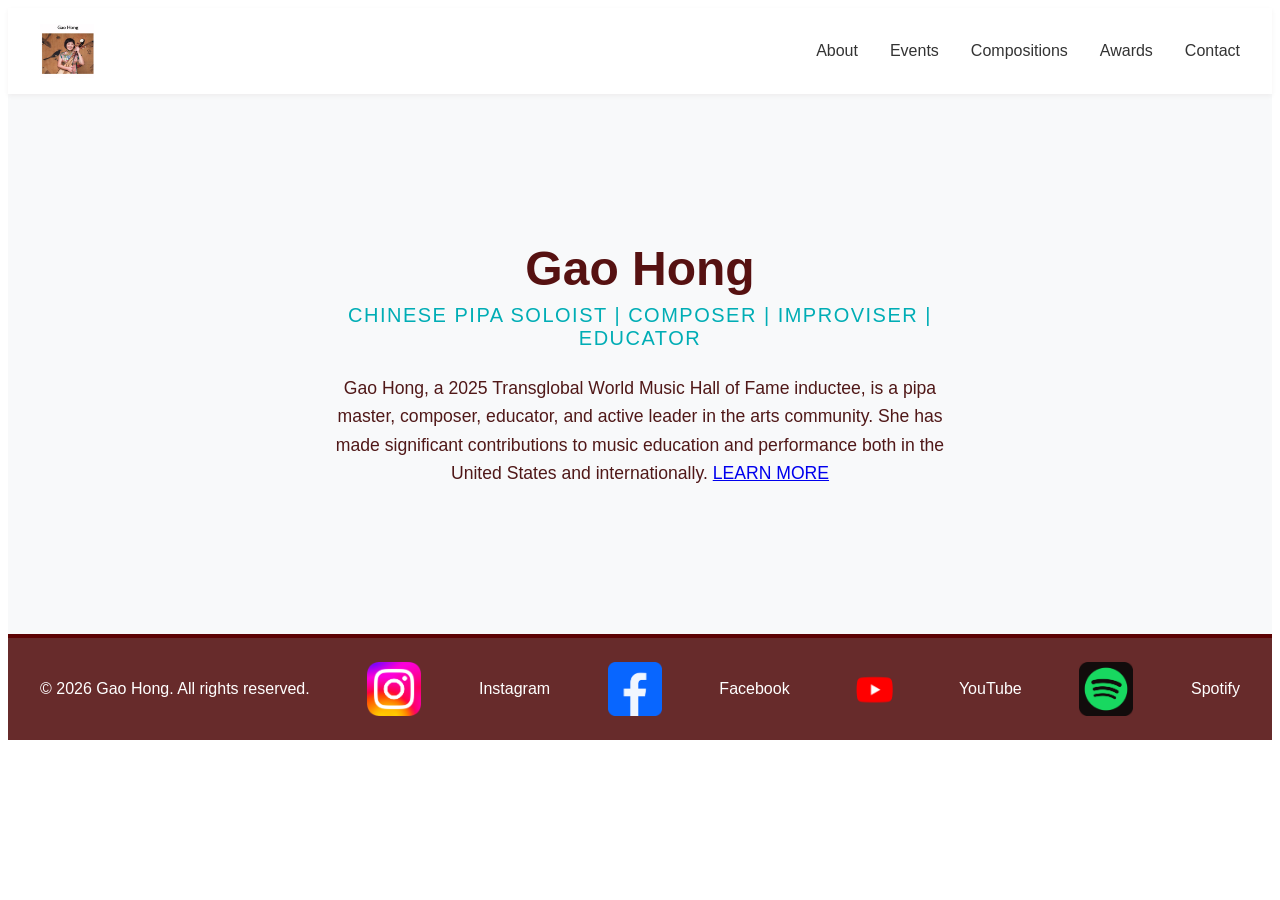
==== index.html @ ff5518ad "Added a simple home page first with a header navbar, intro body, and footer contact bar" ====
<!DOCTYPE html>
<html lang="en">

<head>
    <meta charset="UTF-8">
    <meta name="viewport" content="width=device-width, initial-scale=1.0">
    <title>Home | Gao Hong</title>

    <link rel="stylesheet" href="css/styles.css">
</head>

<body>

    <header>
        <nav class="navbar">
            <a href="index.html" class="logo"><img src="images/gao_hong_profile_logo.webp"
                    alt="Gao Hong Profile Logo"></a>

            <input type="checkbox" id="menu-toggle" class="menu-checkbox">

            <label for="menu-toggle" class="hamburger-btn">
                <span></span>
                <span></span>
                <span></span>
            </label>

            <ul class="nav-menu">
                <li><a href="about.html">About</a></li>
                <li><a href="events.html">Events</a></li>
                <li><a href="compositions.html">Compositions</a></li>
                <li><a href="awards.html">Awards</a></li>
                <li><a href="contact.html">Contact</a></li>
            </ul>
        </nav>
    </header>

    <main>
        <section class="banner-section">
            <div class="banner-content">
                <h1 class="banner-title">Gao Hong</h1>
                <p class="banner-subtitle">Chinese Pipa Soloist | Composer | Improviser | Educator</p>
                <p class="banner-text">
                    Gao Hong, a 2025 Transglobal World Music Hall of Fame inductee, is a pipa master, composer,
                    educator,
                    and active leader in the arts community. She has made significant contributions to music education
                    and
                    performance both in the United States and internationally.
                    <a href="about.html">LEARN MORE</a>
                </p>

            </div>
        </section>
    </main>

    <footer class="footer-bar">
        <div class="footer-container">
            <p>&copy; 2026 Gao Hong. All rights reserved.</p>
            <a href="https://www.instagram.com/gao_hong_pipa/" class="logo" target="_blank" rel="noopener noreferrer"
                aria-label="Follow me on Instagram">
                <img src="images/instagram_logo_2022.png" alt="Instagram Icon"></a>
            <span class="link-text">Instagram</span>
            </a>
            <a href="https://www.facebook.com/gao.hong.56/" class="logo" target="_blank" rel="noopener noreferrer"
                aria-label="Follow me on Facebook">
                <img src="images/facebook_logo_2023.png" alt="Facebook Icon"></a>
            <span class="link-text">Facebook</span>
            </a>
            <a href="https://www.youtube.com/@GaoHongPipa" class="logo" target="_blank" rel="noopener noreferrer"
                aria-label="Watch me on YouTube">
                <img src="images/youtube_logo_2023.png" alt="YouTube Icon"></a>
            <span class="link-text">YouTube</span>
            </a>
            <a href="https://open.spotify.com/artist/2UF1SFPQ2N5jlWtoAPMVSn?si=YOfoeSAoRjiZ78LdH-07lg" class="logo"
                target="_blank" rel="noopener noreferrer" aria-label="Listen to me on Spotify">
                <img src="images/spotify_logo_2020.png" alt="Spotify Icon"></a>
            <span class="link-text">Spotify</span>
            </a>
        </div>
    </footer>

    <script src="js/script.js"></script>
</body>

</html>
---- css/styles.css ----
.navbar {
    display: flex;
    justify-content: space-between;
    align-items: center;
    padding: 1rem 2rem;
    background-color: #ffffff;
    box-shadow: 0 2px 5px rgba(60, 3, 3, 0.05);
    position: relative;
    font-family: sans-serif;
}

.logo img {
    height: 54px;
    width: auto;
    display: block;
}

.nav-menu {
    display: flex;
    list-style: none;
    margin: 0;
    padding: 0;
    gap: 2rem;
}

.nav-menu a {
    text-decoration: none;
    color: #333333;
    font-weight: 500;
    transition: color 0.2s ease;
}

.nav-menu a:hover {
    color: #00adb5;
}

.menu-checkbox,
.hamburger-btn {
    display: none;
}


.footer-bar {
    background-color: #4e0808da;
    color: #ffffff;
    padding: 1.5rem 2rem;
    font-family: sans-serif;
    border-top: 4px solid #5d0303;
}

.footer-container {
    max-width: 1200px;
    margin: 0 auto;
    display: flex;
    justify-content: space-between;
    align-items: center;
    flex-wrap: wrap;
    gap: 1rem;
}

.banner-section {
    display: flex;
    justify-content: center;
    align-items: center;
    min-height: 60vh;
    background-color: #f8f9fa;
    padding: 3rem 1.5rem;
    box-sizing: border-box;
    text-align: center;
}

.banner-content {
    max-width: 650px;
    width: 100%;
    margin: 0 auto;
}

.banner-title {
    font-family: sans-serif;
    font-size: 3rem;
    font-weight: 700;
    color: #561111;
    margin: 0 0 0.5rem 0;
}

.banner-subtitle {
    font-family: sans-serif;
    font-size: 1.25rem;
    font-weight: 500;
    color: #00adb5;
    text-transform: uppercase;
    letter-spacing: 1.5px;
    margin: 0 0 1.5rem 0;
}

.banner-text {
    font-family: sans-serif;
    font-size: 1.1rem;
    line-height: 1.6;
    color: #501818;
    margin: 0;
}

/* --- Base Container Setup --- */
.bio-section {
    background-color: #fcfcfc;
    padding: 4rem 1.5rem;
    font-family: -apple-system, BlinkMacSystemFont, "Segoe UI", Roboto, sans-serif;
    color: #333333;
}

.bio-container {
    max-width: 1000px;
    margin: 0 auto;
}

.bio-grid {
    display: grid;
    grid-template-columns: repeat(2, 1fr);
    gap: 1.5rem;
    margin-bottom: 1.5rem;
}

.bio-card,
.bio-footer-card {
    background-color: #ffffff;
    padding: 1.5rem;
    border-radius: 8px;
    box-shadow: 0 4px 10px rgba(0, 0, 0, 0.03);
    border: 1px solid #eeeeee;
}

.bio-card h3,
.bio-footer-card h3 {
    margin-top: 0;
    margin-bottom: 1rem;
    font-size: 1.15rem;
    color: #1a1a1a;
    border-bottom: 2px solid #f4f4f4;
    padding-bottom: 0.5rem;
}

.bio-card ul {
    margin: 0;
    padding-left: 1.2rem;
}

.bio-card li {
    font-size: 0.95rem;
    line-height: 1.5;
    margin-bottom: 0.75rem;
    color: #555555;
}

.bio-card li:last-child {
    margin-bottom: 0;
}

.bio-footer-card {
    margin-bottom: 3rem;
}

.bio-footer-card p {
    font-size: 0.95rem;
    line-height: 1.6;
    color: #555555;
    margin: 0;
}

.press-quote {
    text-align: center;
    max-width: 750px;
    margin: 0 auto;
    padding: 0;
}

.press-quote p {
    font-size: 1.1rem;
    line-height: 1.6;
    font-style: italic;
    color: #666666;
    margin: 0 0 0.5rem 0;
}

.press-quote cite {
    font-size: 0.9rem;
    font-weight: bold;
    color: #888888;
    font-style: normal;
}


.scroll-container {
    height: 100vh;
    overflow-y: scroll;
    scroll-snap-type: y mandatory;
    scroll-behavior: smooth;
}

.scroll-section {
    height: 100vh;
    display: flex;
    justify-content: center;
    align-items: center;
    scroll-snap-align: start;
    position: relative;
    background-color: #111111;
    color: #ffffff;
}

.section-content {
    text-align: center;
    max-width: 600px;
    padding: 2rem;

    animation: fade-out-in linear both;
    animation-timeline: view();
    animation-range: entry 10% exit 90%;
}

@keyframes fade-out-in {
    0% {
        opacity: 0;
        transform: translateY(30px);
    }

    30%,
    70% {
        opacity: 1;
        transform: translateY(0);
    }

    100% {
        opacity: 0;
        transform: translateY(-30px);
    }
}

.panel-1 {
    background-color: #f3b9b9;
}

.panel-2 {
    background-color: #f8a4a4;
}

.panel-3 {
    background-color: #f16262;
}

.panel-4 {
    background-color: #e82d2d;
}

.panel-5 {
    background-color: #ee0f0f;
}


@media (max-width: 768px) {

    .hamburger-btn {
        display: flex;
        flex-direction: column;
        justify-content: space-between;
        width: 30px;
        height: 21px;
        cursor: pointer;
        z-index: 100;
    }

    .hamburger-btn span {
        display: block;
        height: 3px;
        width: 100%;
        background-color: #777777;
        border-radius: 3px;
        transition: all 0.3s ease-in-out;
    }

    .nav-menu {
        position: absolute;
        top: 100%;
        right: -100%;
        width: 250px;
        height: calc(100vh - 100%);
        background-color: #fcfcfc0a;
        flex-direction: column;
        gap: 0;

        box-shadow: -5px 5px 15px rgba(0, 0, 0, 0.1);
        transition: right 0.3s ease-in-out;
        z-index: 99;
    }

    .nav-menu li {
        width: 100%;
        border-bottom: 1px solid #eeeeee;
    }

    .nav-menu a {
        display: block;
        padding: 1.2rem 2rem;
        width: 100%;
        box-sizing: border-box;
    }

    .menu-checkbox:checked~.nav-menu {
        right: 0;
    }

    .menu-checkbox:checked~.hamburger-btn span:nth-child(1) {
        transform: translateY(9px) rotate(45deg);
    }

    .menu-checkbox:checked~.hamburger-btn span:nth-child(2) {
        opacity: 0;
    }

    .menu-checkbox:checked~.hamburger-btn span:nth-child(3) {
        transform: translateY(-9px) rotate(-45deg);
    }


    .bio-grid {
        grid-template-columns: 1fr;
    }
}
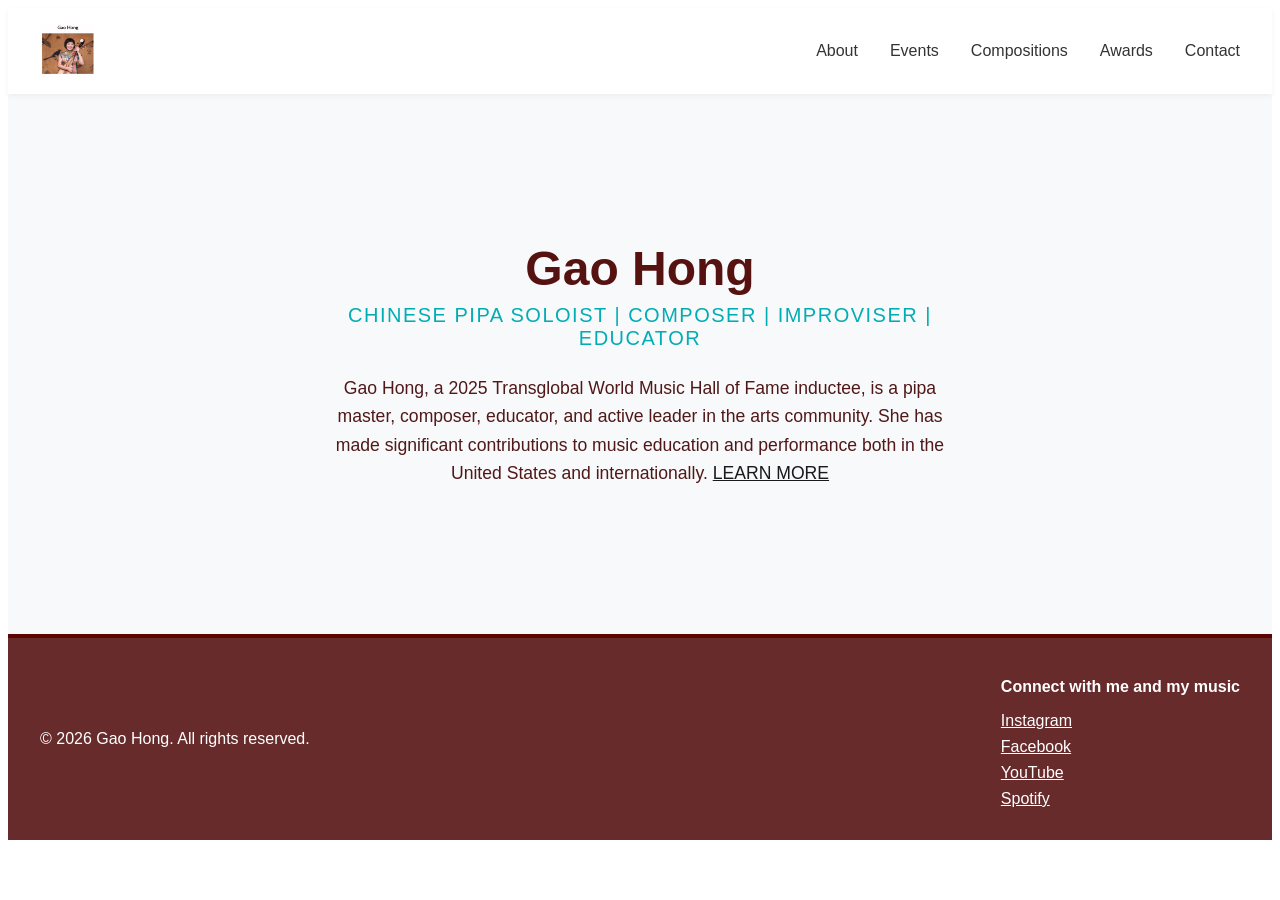
==== commit a785f777: "Fleshed out the about page with inner page links and updated footer" ====
--- a/index.html
+++ b/index.html
@@ -55,26 +55,16 @@
     <footer class="footer-bar">
         <div class="footer-container">
             <p>&copy; 2026 Gao Hong. All rights reserved.</p>
-            <a href="https://www.instagram.com/gao_hong_pipa/" class="logo" target="_blank" rel="noopener noreferrer"
-                aria-label="Follow me on Instagram">
-                <img src="images/instagram_logo_2022.png" alt="Instagram Icon"></a>
-            <span class="link-text">Instagram</span>
-            </a>
-            <a href="https://www.facebook.com/gao.hong.56/" class="logo" target="_blank" rel="noopener noreferrer"
-                aria-label="Follow me on Facebook">
-                <img src="images/facebook_logo_2023.png" alt="Facebook Icon"></a>
-            <span class="link-text">Facebook</span>
-            </a>
-            <a href="https://www.youtube.com/@GaoHongPipa" class="logo" target="_blank" rel="noopener noreferrer"
-                aria-label="Watch me on YouTube">
-                <img src="images/youtube_logo_2023.png" alt="YouTube Icon"></a>
-            <span class="link-text">YouTube</span>
-            </a>
-            <a href="https://open.spotify.com/artist/2UF1SFPQ2N5jlWtoAPMVSn?si=YOfoeSAoRjiZ78LdH-07lg" class="logo"
-                target="_blank" rel="noopener noreferrer" aria-label="Listen to me on Spotify">
-                <img src="images/spotify_logo_2020.png" alt="Spotify Icon"></a>
-            <span class="link-text">Spotify</span>
-            </a>
+            <div>
+                <p></p><strong>Connect with me and my music</strong></p>
+                <ul class="no-bullets">
+                    <li><a href="https://www.instagram.com/gao_hong_pipa/" class="text-white">Instagram</a></li>
+                    <li><a href="https://www.facebook.com/gao.hong.56/" class="text-white">Facebook</a></li>
+                    <li><a href="https://www.youtube.com/@GaoHongPipa" class="text-white">YouTube</a></li>
+                    <li><a href="https://open.spotify.com/artist/2UF1SFPQ2N5jlWtoAPMVSn?si=YOfoeSAoRjiZ78LdH-07lg"
+                            class="text-white">Spotify</a></li>
+                </ul>
+            </div>
         </div>
     </footer>
 
--- a/css/styles.css
+++ b/css/styles.css
@@ -1,3 +1,30 @@
+a {
+    color: #1a1a1a;
+    text-decoration: underline;
+}
+
+.text-black {
+    color: #000000 !important;
+}
+
+.text-white {
+    color: #ffffff !important;
+}
+
+.text-blue {
+    color: #00adb5 !important;
+}
+
+.no-bullets {
+    list-style: none;
+    padding: 0;
+    margin: 0;
+}
+
+.no-bullets li {
+    margin-bottom: 0.5rem;
+}
+
 .navbar {
     display: flex;
     justify-content: space-between;
@@ -101,94 +128,6 @@
     margin: 0;
 }
 
-/* --- Base Container Setup --- */
-.bio-section {
-    background-color: #fcfcfc;
-    padding: 4rem 1.5rem;
-    font-family: -apple-system, BlinkMacSystemFont, "Segoe UI", Roboto, sans-serif;
-    color: #333333;
-}
-
-.bio-container {
-    max-width: 1000px;
-    margin: 0 auto;
-}
-
-.bio-grid {
-    display: grid;
-    grid-template-columns: repeat(2, 1fr);
-    gap: 1.5rem;
-    margin-bottom: 1.5rem;
-}
-
-.bio-card,
-.bio-footer-card {
-    background-color: #ffffff;
-    padding: 1.5rem;
-    border-radius: 8px;
-    box-shadow: 0 4px 10px rgba(0, 0, 0, 0.03);
-    border: 1px solid #eeeeee;
-}
-
-.bio-card h3,
-.bio-footer-card h3 {
-    margin-top: 0;
-    margin-bottom: 1rem;
-    font-size: 1.15rem;
-    color: #1a1a1a;
-    border-bottom: 2px solid #f4f4f4;
-    padding-bottom: 0.5rem;
-}
-
-.bio-card ul {
-    margin: 0;
-    padding-left: 1.2rem;
-}
-
-.bio-card li {
-    font-size: 0.95rem;
-    line-height: 1.5;
-    margin-bottom: 0.75rem;
-    color: #555555;
-}
-
-.bio-card li:last-child {
-    margin-bottom: 0;
-}
-
-.bio-footer-card {
-    margin-bottom: 3rem;
-}
-
-.bio-footer-card p {
-    font-size: 0.95rem;
-    line-height: 1.6;
-    color: #555555;
-    margin: 0;
-}
-
-.press-quote {
-    text-align: center;
-    max-width: 750px;
-    margin: 0 auto;
-    padding: 0;
-}
-
-.press-quote p {
-    font-size: 1.1rem;
-    line-height: 1.6;
-    font-style: italic;
-    color: #666666;
-    margin: 0 0 0.5rem 0;
-}
-
-.press-quote cite {
-    font-size: 0.9rem;
-    font-weight: bold;
-    color: #888888;
-    font-style: normal;
-}
-
 
 .scroll-container {
     height: 100vh;
@@ -254,6 +193,54 @@
 
 .panel-5 {
     background-color: #ee0f0f;
+}
+
+.custom-media-list {
+    max-width: 800px;
+    margin: 1rem auto;
+    padding: 0 1.5rem;
+    font-family: sans-serif;
+}
+
+.list-item {
+    display: flex;
+    align-items: center;
+    gap: 2rem;
+    background-color: #ffffff15;
+    padding: 1.5rem;
+    margin-bottom: 1.5rem;
+    border-radius: 8px;
+    box-shadow: 0 4px 12px rgba(0, 0, 0, 0.04);
+}
+
+.list-item:last-child {
+    margin-bottom: 0;
+}
+
+.item-logo-wrapper {
+    flex-shrink: 0;
+    width: 25%;
+    height: 80px;
+    display: flex;
+    justify-content: center;
+    align-items: center;
+}
+
+.item-logo {
+    max-width: 100%;
+}
+
+.item-text-content {
+    flex-grow: 1;
+}
+
+.lists-row-container {
+    display: grid;
+    grid-template-columns: repeat(2, 1fr);
+    gap: 2rem;
+    max-width: 1000px;
+    margin: 0 auto;
+    padding: 1.5rem;
 }
 
 
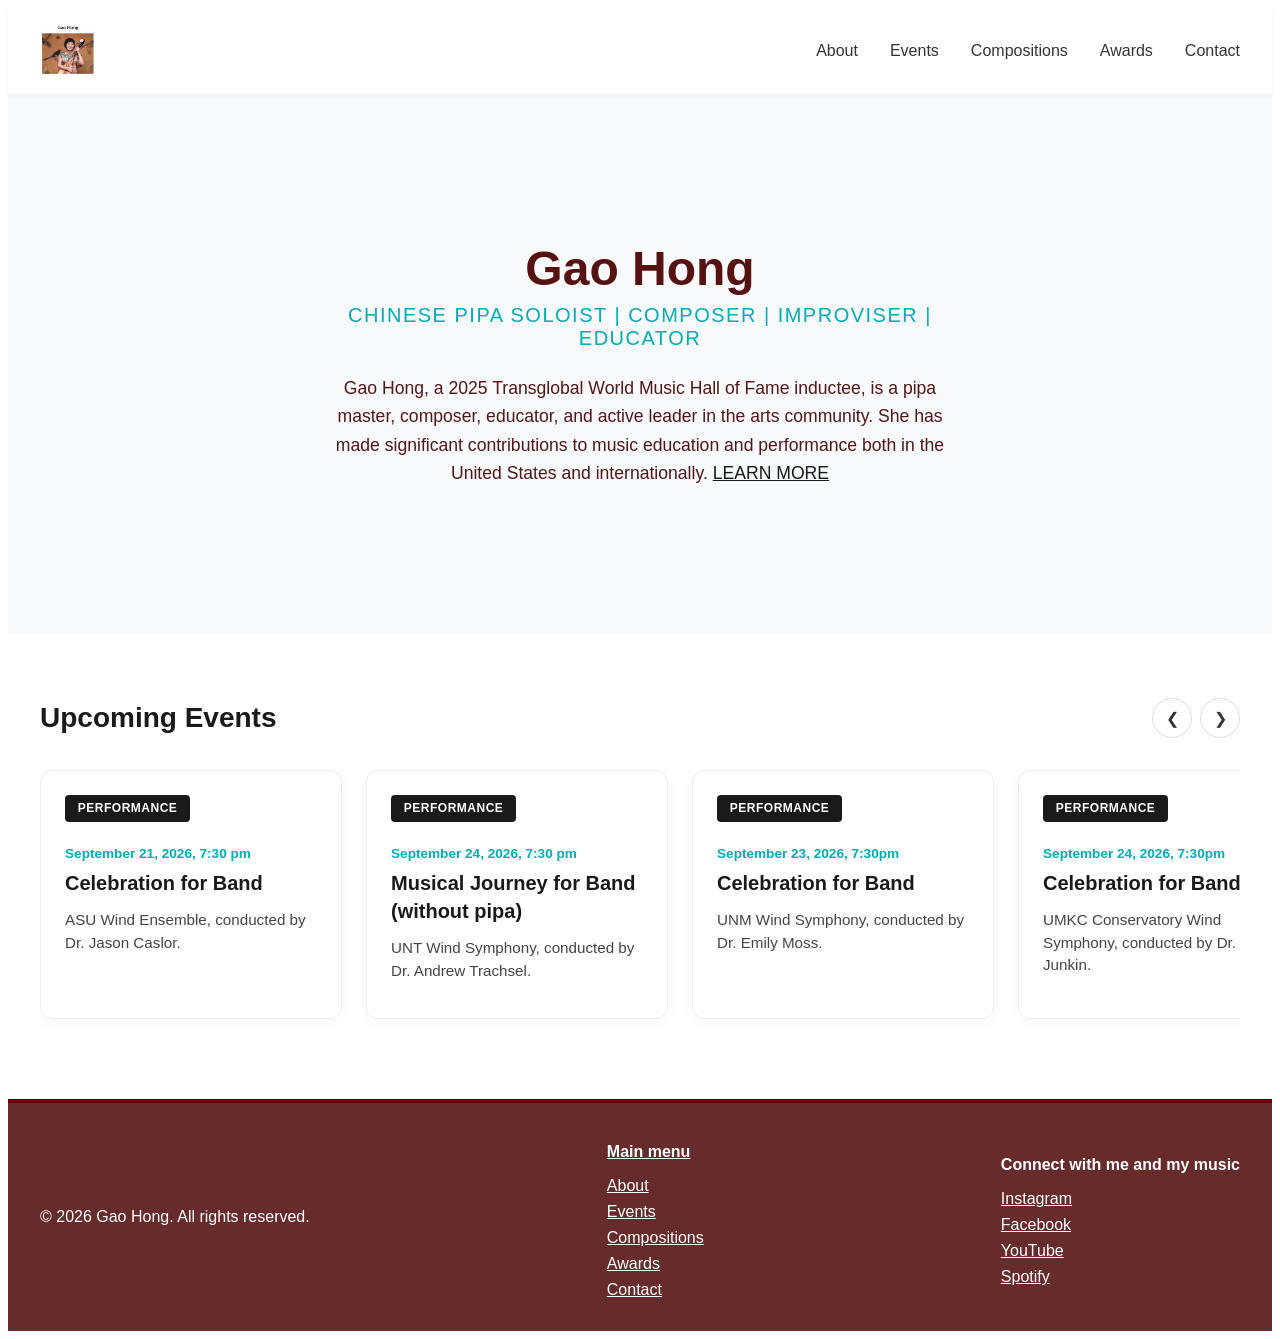
==== commit bf996681: "Added 2022-2023 archived events, will stack newer events on top" ====
--- a/index.html
+++ b/index.html
@@ -47,16 +47,75 @@
                     performance both in the United States and internationally.
                     <a href="about.html">LEARN MORE</a>
                 </p>
+            </div>
+        </section>
+
+        <section class="featured-events-section">
+            <div class="events-header">
+                <h2 class="section-title">Upcoming Events</h2>
+                <div class="slider-controls">
+                    <button class="control-btn prev-btn" aria-label="Previous Slide">&#10094;</button>
+                    <button class="control-btn next-btn" aria-label="Next Slide">&#10095;</button>
+                </div>
+            </div>
+
+            <div class="events-slider">
+                <div class="event-card">
+                    <div class="event-badge">Performance</div>
+                    <div class="event-content">
+                        <span class="event-date">September 21, 2026, 7:30 pm</span>
+                        <h3 class="event-title">Celebration for Band</h3>
+                        <p class="event-desc">ASU Wind Ensemble, conducted by Dr. Jason Caslor.</p>
+                    </div>
+                </div>
+
+                <div class="event-card">
+                    <div class="event-badge">Performance</div>
+                    <div class="event-content">
+                        <span class="event-date">September 24, 2026, 7:30 pm</span>
+                        <h3 class="event-title">Musical Journey for Band (without pipa)</h3>
+                        <p class="event-desc">UNT Wind Symphony, conducted by Dr. Andrew Trachsel.</p>
+                    </div>
+                </div>
+
+                <div class="event-card">
+                    <div class="event-badge">Performance</div>
+                    <div class="event-content">
+                        <span class="event-date">September 23, 2026, 7:30pm</span>
+                        <h3 class="event-title">Celebration for Band</h3>
+                        <p class="event-desc">UNM Wind Symphony, conducted by Dr. Emily Moss.</p>
+                    </div>
+                </div>
+
+                <div class="event-card">
+                    <div class="event-badge">Performance</div>
+                    <div class="event-content">
+                        <span class="event-date">September 24, 2026, 7:30pm</span>
+                        <h3 class="event-title">Celebration for Band</h3>
+                        <p class="event-desc">UMKC Conservatory Wind Symphony, conducted by Dr. Jerry Junkin.</p>
+                    </div>
+                </div>
 
             </div>
         </section>
+
     </main>
 
     <footer class="footer-bar">
         <div class="footer-container">
             <p>&copy; 2026 Gao Hong. All rights reserved.</p>
             <div>
-                <p></p><strong>Connect with me and my music</strong></p>
+                <p><strong><a href="index.html" class="text-white">Main menu</a></strong></p>
+                <ul class="no-bullets">
+                    <li><a href="about.html" class="text-white">About</a></li>
+                    <li><a href="events.html" class="text-white">Events</a></li>
+                    <li><a href="compositions.html" class="text-white">Compositions</a></li>
+                    <li><a href="awards.html" class="text-white">Awards</a></li>
+                    <li><a href="contact.html" class="text-white">Contact</a></li>
+                </ul>
+            </div>
+            <div>
+                <p><strong>Connect with me and my music</strong></p>
                 <ul class="no-bullets">
                     <li><a href="https://www.instagram.com/gao_hong_pipa/" class="text-white">Instagram</a></li>
                     <li><a href="https://www.facebook.com/gao.hong.56/" class="text-white">Facebook</a></li>
--- a/css/styles.css
+++ b/css/styles.css
@@ -241,6 +241,371 @@
     max-width: 1000px;
     margin: 0 auto;
     padding: 1.5rem;
+}
+
+
+.featured-events-section {
+    max-width: 1200px;
+    margin: 4rem auto;
+    padding: 0 1.5rem;
+    font-family: sans-serif;
+}
+
+.events-header {
+    display: flex;
+    justify-content: space-between;
+    align-items: center;
+    margin-bottom: 2rem;
+}
+
+.section-title {
+    font-size: 1.75rem;
+    color: #1a1a1a;
+    margin: 0;
+}
+
+.slider-controls {
+    display: flex;
+    gap: 0.5rem;
+}
+
+.control-btn {
+    background-color: #ffffff;
+    border: 1px solid #dddddd;
+    color: #333333;
+    width: 40px;
+    height: 40px;
+    border-radius: 50%;
+    font-size: 1rem;
+    cursor: pointer;
+    display: flex;
+    justify-content: center;
+    align-items: center;
+    transition: all 0.2s ease;
+}
+
+.control-btn:hover {
+    background-color: #00adb5;
+    color: #ffffff;
+    border-color: #00adb5;
+}
+
+.events-slider {
+    display: flex;
+    gap: 1.5rem;
+    overflow-x: auto;
+    scroll-snap-type: x mandatory;
+    scroll-behavior: smooth;
+    padding-bottom: 1rem;
+    scrollbar-width: none;
+}
+
+.events-slider::-webkit-scrollbar {
+    display: none;
+}
+
+.event-card {
+    flex: 0 0 300px;
+    scroll-snap-align: start;
+    background-color: #ffffff;
+    border: 1px solid #eeeeee;
+    border-radius: 12px;
+    overflow: hidden;
+    box-shadow: 0 4px 15px rgba(0, 0, 0, 0.03);
+    display: flex;
+    flex-direction: column;
+    position: relative;
+}
+
+.event-badge {
+    background-color: #1a1a1a;
+    color: #ffffff;
+    padding: 0.4rem 0.8rem;
+    font-size: 0.75rem;
+    font-weight: 600;
+    text-transform: uppercase;
+    letter-spacing: 0.5px;
+    align-self: flex-start;
+    margin: 1.5rem 0 0 1.5rem;
+    border-radius: 4px;
+}
+
+.event-content {
+    padding: 1.5rem;
+    display: flex;
+    flex-direction: column;
+    flex-grow: 1;
+}
+
+.event-date {
+    font-size: 0.85rem;
+    color: #00adb5;
+    font-weight: 600;
+    margin-bottom: 0.5rem;
+}
+
+.event-title {
+    font-size: 1.25rem;
+    color: #1a1a1a;
+    margin: 0 0 0.75rem 0;
+    line-height: 1.4;
+}
+
+.event-desc {
+    font-size: 0.9rem;
+    color: #666666;
+    line-height: 1.5;
+    margin: 0 0 1.5rem 0;
+    flex-grow: 1;
+}
+
+.event-link {
+    color: #1a1a1a;
+    text-decoration: underline;
+    font-size: 0.9rem;
+    font-weight: 600;
+    transition: color 0.2s ease;
+}
+
+.event-link:hover {
+    color: #00adb5;
+}
+
+
+.calendar-archive-section {
+    background-color: #f6f8fa;
+    padding: 4rem 1.5rem;
+    font-family: -apple-system, BlinkMacSystemFont, "Segoe UI", Roboto, sans-serif;
+    color: #333333;
+}
+
+.calendar-container {
+    max-width: 850px;
+    margin: 0 auto;
+}
+
+.calendar-main-title {
+    font-size: 2.25rem;
+    text-align: center;
+    color: #111111;
+    margin: 0 0 0.25rem 0;
+    font-weight: 800;
+}
+
+.calendar-subtitle {
+    text-align: center;
+    color: #666666;
+    font-size: 1.1rem;
+    margin-bottom: 3.5rem;
+}
+
+.month-group {
+    margin-bottom: 3rem;
+}
+
+.month-header {
+    font-size: 1.3rem;
+    color: #111111;
+    border-bottom: 2px solid #e1e4e8;
+    padding-bottom: 0.5rem;
+    margin-bottom: 1.5rem;
+    font-weight: 700;
+}
+
+.calendar-card {
+    display: flex;
+    background-color: #ffffff;
+    border: 1px solid #e1e4e8;
+    border-radius: 8px;
+    margin-bottom: 1rem;
+    overflow: hidden;
+    box-shadow: 0 2px 8px rgba(0, 0, 0, 0.02);
+    transition: transform 0.2s ease, box-shadow 0.2s ease;
+}
+
+.calendar-card:hover {
+    transform: translateY(-2px);
+    box-shadow: 0 5px 15px rgba(0, 0, 0, 0.05);
+}
+
+.card-date-badge {
+    background-color: #1a1a1a;
+    color: #ffffff;
+    width: 90px;
+    display: flex;
+    flex-direction: column;
+    justify-content: center;
+    align-items: center;
+    flex-shrink: 0;
+    text-align: center;
+    padding: 1rem;
+    box-sizing: border-box;
+}
+
+.card-date-badge .day {
+    font-size: 1.4rem;
+    font-weight: 800;
+    line-height: 1.1;
+}
+
+.card-date-badge .month {
+    font-size: 0.75rem;
+    text-transform: uppercase;
+    font-weight: 600;
+    letter-spacing: 1px;
+    margin-top: 0.25rem;
+}
+
+.card-details {
+    padding: 1.25rem 1.5rem;
+    flex-grow: 1;
+}
+
+.event-meta {
+    display: flex;
+    align-items: center;
+    gap: 0.75rem;
+    margin-bottom: 0.5rem;
+}
+
+.event-tag {
+    font-size: 0.7rem;
+    text-transform: uppercase;
+    font-weight: 700;
+    padding: 0.25rem 0.5rem;
+    border-radius: 4px;
+    letter-spacing: 0.5px;
+}
+
+.concert-tag {
+    background-color: #e3f2fd;
+    color: #0d47a1;
+}
+
+.lecture-tag {
+    background-color: #e8f5e9;
+    color: #1b5e20;
+}
+
+.premiere-tag {
+    background-color: #fff3e0;
+    color: #e65100;
+}
+
+.virtual-tag {
+    background-color: #f3e5f5;
+    color: #4a148c;
+}
+
+.collab-tag {
+    background-color: #f1f8e9;
+    color: #33691e;
+}
+
+.award-tag {
+    background-color: #fffde7;
+    color: #f57f17;
+}
+
+.international-tag {
+    background-color: #efebe9;
+    color: #4e342e;
+}
+
+.flagship-tag {
+    background-color: #eceff1;
+    color: #263238;
+}
+
+.event-time {
+    font-size: 0.85rem;
+    color: #666666;
+    font-weight: 500;
+}
+
+.event-name {
+    font-size: 1.15rem;
+    color: #111111;
+    margin: 0 0 0.5rem 0;
+    font-weight: 700;
+}
+
+.event-desc {
+    font-size: 0.95rem;
+    line-height: 1.5;
+    color: #444444;
+    margin: 0 0 0.75rem 0;
+}
+
+.event-location {
+    display: block;
+    font-size: 0.85rem;
+    color: #666666;
+    font-weight: 500;
+}
+
+.composition-highlight {
+    border-left: 4px solid #e65100;
+}
+
+.virtual-highlight .card-date-badge {
+    background-color: #4a148c;
+}
+
+.awards-highlight {
+    border-left: 4px solid #f57f17;
+}
+
+.international-highlight .card-date-badge {
+    background-color: #4e342e;
+}
+
+.carnegie-highlight {
+    border: 2px solid #00adb5;
+}
+
+.carnegie-highlight .card-date-badge {
+    background-color: #00adb5;
+}
+
+.tour-stops-container {
+    margin-top: 1.25rem;
+    border-top: 1px dashed #dddddd;
+    padding-top: 1rem;
+}
+
+.tour-stops-heading {
+    margin: 0 0 0.75rem 0;
+    font-size: 0.9rem;
+    font-weight: 700;
+    color: #1a1a1a;
+    text-transform: uppercase;
+    letter-spacing: 0.5px;
+}
+
+.tour-list {
+    list-style: none;
+    padding: 0;
+    margin: 0;
+}
+
+.tour-list li {
+    margin-bottom: 0.75rem;
+    font-size: 0.9rem;
+    line-height: 1.4;
+    color: #444444;
+}
+
+.tour-list li:last-child {
+    margin-bottom: 0;
+}
+
+.tour-list strong {
+    color: #00adb5;
+}
+
+.tour-list-meta {
+    color: #777777;
 }
 
 
@@ -308,8 +673,33 @@
         transform: translateY(-9px) rotate(-45deg);
     }
 
-
-    .bio-grid {
-        grid-template-columns: 1fr;
+    .event-card {
+        flex: 0 0 85vw;
+    }
+
+    .slider-controls {
+        display: none;
+    }
+
+
+    .calendar-card {
+        flex-direction: column;
+    }
+
+    .card-date-badge {
+        width: 100%;
+        flex-direction: row;
+        gap: 0.5rem;
+        padding: 0.5rem;
+        justify-content: flex-start;
+    }
+
+    .card-date-badge .month {
+        margin-top: 0;
+    }
+
+    .event-meta {
+        flex-wrap: wrap;
+        gap: 0.5rem;
     }
 }
